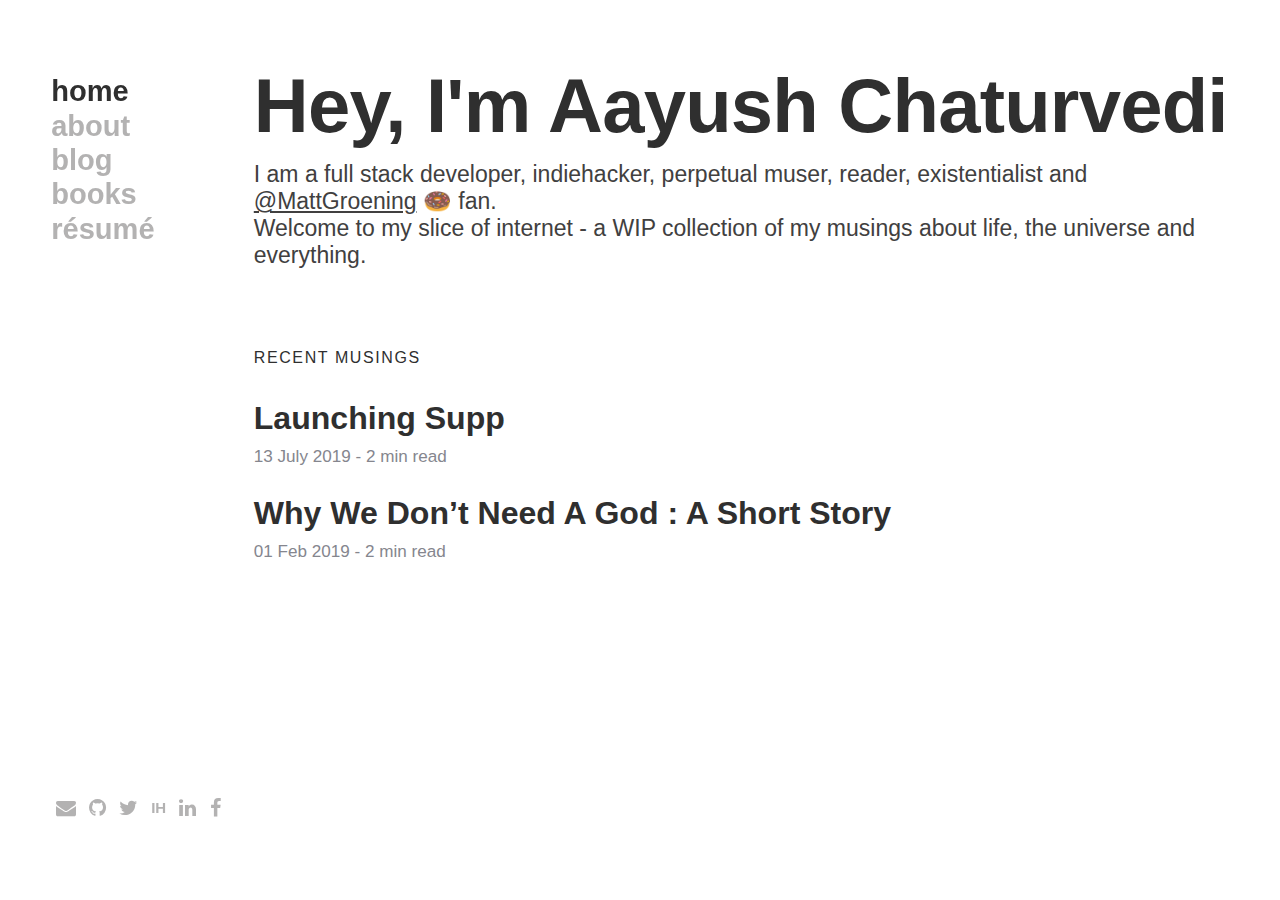
==== public/index.html @ 756746db "First deployment-add /public due to firebase fms" ====
<!DOCTYPE html>
<html lang="en">
   <head>
      <meta charset="utf-8">
      <meta http-equiv="X-UA-Compatible" content="IE=edge">
      <meta name="viewport" content="width=device-width, initial-scale=1">
      <title>👋aayush4vedi.home</title>
      <link rel="stylesheet" href="styles.css">
      <link rel="stylesheet" href="https://cdnjs.cloudflare.com/ajax/libs/font-awesome/4.7.0/css/font-awesome.min.css">
      <script src="https://ajax.googleapis.com/ajax/libs/jquery/2.1.3/jquery.min.js"></script>
      <script>
        //TOOD: insert google analytics funtion here
      </script>
   </head>
   <body>
      <div class="row">
         <div class="col-xs-2 col-md-2 no-margin">
            <header class="site-header" role="banner">
               <div class="wrapper fixed">
                  <div class="menu-icon hide-desktop">
                     <svg width="24" height="16" viewBox="0 0 24 16" xmlns="http://www.w3.org/2000/svg">
                        <path d="M0 0h24v2H0V0zm0 7h24v2H0V7zm0 7h24v2H0v-2z" fill="#2F2F2F" fill-rule="evenodd" />
                     </svg>
                  </div>
                  <nav id="nav" class="site-nav footer-icons">
                     <div id="menu" class="hide">
                        <div class="menu hide2">
                           <span class="close-icon hide-desktop">
                              <svg width="23" height="22" viewBox="0 0 23 22" xmlns="http://www.w3.org/2000/svg">
                                 <path d="M11.5 9.586L1.954.04.54 1.454 10.086 11 .54 20.546l1.414 1.414 9.546-9.546 9.546 9.546 1.414-1.414L12.914 11l9.546-9.546L21.046.04 11.5 9.586z" fill="#FFF" fill-rule="evenodd" />
                              </svg>
                           </span>
                           <div class="menu-list">
                              <a href="index.html" class='active'>Home</a>
                              <a href="about.html">About</a>
                              <a href="blog.html">Blog</a>
                              <a href="books.html">Books</a>
                              <a href="resume.html">Résumé</a>
                           </div>
                        </div>
                     </div>
                  </nav>
               </div>
            </header>
            <div class="footer-icons">
               <div id="msg" class="hidden">
                  <div class="curtain fullScreen">
                     <div class="table fullScreen">
                        <div class="msgContainer fullScreen">
                           <div id="msgContent"></div>
                        </div>
                     </div>
                  </div>
               </div>
               <div class="footer-icons">
                  <footer class="site-footer footer-social-icons">
                    <ul class="social-icons">
                      <li><a title="Mail Me" href="mailto:4vedi.aayush@gmail.com" class="social-icon"> <i class="fa fa-envelope fa-lg"></i></a></li>
                      <li><a title="Gitub" href="https://github.com/aayush4vedi" class="social-icon"> <i class="fa fa-github fa-lg"></i></a></li>
                      <li><a title="Twitter" href="https://twitter.com/aayush4vedi" class="social-icon"> <i class="fa fa-twitter fa-lg"></i></a></li>
                      <li><a title="IndieHackers" href="https://www.indiehackers.com/Parivraajak" class="social-icon"><strong>IH</strong></a></li>
                      <li><a title="Linkedin" href="https://www.linkedin.com/in/aayush-chaturvedi-bb7143116/" class="social-icon"> <i class="fa fa-linkedin fa-lg"></i></a></li>
                      <li><a title="Facebook" href="https://www.facebook.com/4vedi.aayush" class="social-icon"> <i class="fa fa-facebook fa-lg"></i></a></li>
                     </ul>
                  </footer>
               </div>
               <script type="text/javascript">
                  $('.menu-icon').on('click', function(){
                    $('#nav').removeClass();
                    $('#menu').removeClass().addClass('fadeIn animated');
                    $('.menu').removeClass('hide2');
                  });
                  $('.close-icon').on('click', function(){
                    $('#menu').removeClass().addClass('fadeOut animated').delay(300).queue(function(next){
                      $('.menu').addClass('hide2');
                      next();
                    });
                  });
               </script>
            </div>
         </div>
         <div class="col-xs-10 col-md-10 no-margin">
            <main class="page-content" aria-label="Content">
               <div class="wrapper">
                  <div class="home">
                    <section class="post-list">
                      <h1 class="post-title">Hey, I'm Aayush Chaturvedi</h1>
                      <p class="intro-text">I am a full stack developer, indiehacker, perpetual muser, reader, existentialist and <a href="https://twitter.com/mattgroening4?lang=en">@MattGroening</a> 🍩 fan. 
                        <br> Welcome to my slice of internet - a WIP collection of my musings about life, the universe and everything.
                      </p>
                   </section>
                    <section class="post-list">
                        <h1 class="section-title">Recent Musings</h1>
                        <h2><a href="blogs/launching-supp.html">Launching Supp</a></h2>
                        <p class="post-meta"><time class="archive_list_post_date" datetime="2019-02-01">13 July 2019</time> - 2 min read  </p>
                        <h2><a href="blogs/why-we-dont-need-god.html">Why We Don’t Need A God : A Short Story</a></h2>
                        <p class="post-meta"><time class="archive_list_post_date" datetime="2019-02-01">01 Feb 2019</time> - 2 min read </p>
                    </section>
                  </div>
               </div>
            </main>
         </div>
      </div>
   </body>
</html>
---- public/styles.css ----
html{
    box-sizing:border-box;
    font-size:16px;
    font-family: Helvetica,Arial,sans-serif;
    background:#fff;
    color:#2f2f2f;
    -ms-text-size-adjust:100%;
    -webkit-text-size-adjust:100%
}
@media screen and (min-width:37em){
    html{
        font-size:1.1875rem
    }
}
*{
    line-height:1.5625rem;
    margin:0 0 1.5625rem
}
@media screen and (min-width:37em){
    *{
        line-height:1.4210526316rem;
        margin-bottom:1.4210526316rem
    }
    * .no-margin{
        margin:0
    }
}
p,.image,h2,h3,h4,h5,h6,ul,ol{
    max-width:608px;
    max-width:64rem
}
*,*::before,*::after{
    box-sizing:inherit
}
body{
    margin:0;
    padding:0 2em;
    background:#fff;
    padding:4%
}
@media screen and (min-width:64em) and (min-height:heightBreakpoint){
    body{
        padding:7%
    }
}
.row,.col-xs{
    margin-bottom:0!important
}

.container-fluid{
    margin-right:auto;
    margin-left:auto;
    padding-right:2rem;
    padding-left:2rem
}
.row{
    box-sizing:border-box;
    display:-ms-flexbox;
    display:-webkit-box;
    display:flex;
    -ms-flex:0 1 auto;
    -webkit-box-flex:0;
    flex:0 1 auto;
    -ms-flex-direction:row;
    -webkit-box-orient:horizontal;
    -webkit-box-direction:normal;
    flex-direction:row;
    -ms-flex-wrap:wrap;
    flex-wrap:wrap;
    margin-right:-1rem;
    margin-left:-1rem
}
.col-xs,.col-xs-1,.col-xs-2,.col-xs-3,.col-xs-4,.col-xs-5,.col-xs-6,.col-xs-7,.col-xs-8,.col-xs-9,.col-xs-10,.col-xs-11,.col-xs-12{
    box-sizing:border-box;
    -ms-flex:0 0 auto;
    -webkit-box-flex:0;
    flex:0 0 auto;
    padding-right:1rem;
    padding-left:1rem
}
.col-xs{
    -webkit-flex-grow:1;
    -ms-flex-positive:1;
    -webkit-box-flex:1;
    flex-grow:1;
    -ms-flex-preferred-size:0;
    flex-basis:0;
    max-width:100%
}
.col-xs-1{
    -ms-flex-preferred-size:8.333%;
    flex-basis:8.333%;
    max-width:8.333%
}
.col-xs-2{
    -ms-flex-preferred-size:16.667%;
    flex-basis:16.667%;
    max-width:16.667%
}
.col-xs-3{
    -ms-flex-preferred-size:25%;
    flex-basis:25%;
    max-width:25%
}
.col-xs-4{
    -ms-flex-preferred-size:33.333%;
    flex-basis:33.333%;
    max-width:33.333%
}
.col-xs-5{
    -ms-flex-preferred-size:41.667%;
    flex-basis:41.667%;
    max-width:41.667%
}
.col-xs-6{
    -ms-flex-preferred-size:50%;
    flex-basis:50%;
    max-width:50%
}
.col-xs-7{
    -ms-flex-preferred-size:58.333%;
    flex-basis:58.333%;
    max-width:58.333%
}
.col-xs-8{
    -ms-flex-preferred-size:66.667%;
    flex-basis:66.667%;
    max-width:66.667%
}
.col-xs-9{
    -ms-flex-preferred-size:75%;
    flex-basis:75%;
    max-width:75%
}
.col-xs-10{
    -ms-flex-preferred-size:83.333%;
    flex-basis:83.333%;
    max-width:83.333%
}
.col-xs-11{
    -ms-flex-preferred-size:91.667%;
    flex-basis:91.667%;
    max-width:91.667%
}
.col-xs-12{
    -ms-flex-preferred-size:100%;
    flex-basis:100%;
    max-width:100%
}
.col-xs-offset-1{
    margin-left:8.333%
}
.col-xs-offset-2{
    margin-left:16.667%
}
.col-xs-offset-3{
    margin-left:25%
}
.col-xs-offset-4{
    margin-left:33.333%
}
.col-xs-offset-5{
    margin-left:41.667%
}
.col-xs-offset-6{
    margin-left:50%
}
.col-xs-offset-7{
    margin-left:58.333%
}
.col-xs-offset-8{
    margin-left:66.667%
}
.col-xs-offset-9{
    margin-left:75%
}
.col-xs-offset-10{
    margin-left:83.333%
}
.col-xs-offset-11{
    margin-left:91.667%
}
.start-xs{
    -ms-flex-pack:start;
    -webkit-box-pack:start;
    justify-content:flex-start;
    text-align:start
}
.center-xs{
    -ms-flex-pack:center;
    -webkit-box-pack:center;
    justify-content:center;
    text-align:center
}
.end-xs{
    -ms-flex-pack:end;
    -webkit-box-pack:end;
    justify-content:flex-end;
    text-align:end
}
.top-xs{
    -ms-flex-align:start;
    -webkit-box-align:start;
    align-items:flex-start
}
.middle-xs{
    -ms-flex-align:center;
    -webkit-box-align:center;
    align-items:center
}
.bottom-xs{
    -ms-flex-align:end;
    -webkit-box-align:end;
    align-items:flex-end
}
.around-xs{
    -ms-flex-pack:distribute;
    justify-content:space-around
}
.between-xs{
    -ms-flex-pack:justify;
    -webkit-box-pack:justify;
    justify-content:space-between
}
.first-xs{
    -ms-flex-order:-1;
    -webkit-box-ordinal-group:0;
    order:-1
}
.last-xs{
    -ms-flex-order:1;
    -webkit-box-ordinal-group:2;
    order:1
}
@media only screen and (min-width:48em){
    .container{
        width:46rem
    }
    .col-sm,.col-sm-1,.col-sm-2,.col-sm-3,.col-sm-4,.col-sm-5,.col-sm-6,.col-sm-7,.col-sm-8,.col-sm-9,.col-sm-10,.col-sm-11,.col-sm-12{
        box-sizing:border-box;
        -ms-flex:0 0 auto;
        -webkit-box-flex:0;
        flex:0 0 auto;
        padding-right:1rem;
        padding-left:1rem
    }
    .col-sm{
        -webkit-flex-grow:1;
        -ms-flex-positive:1;
        -webkit-box-flex:1;
        flex-grow:1;
        -ms-flex-preferred-size:0;
        flex-basis:0;
        max-width:100%
    }
    .col-sm-1{
        -ms-flex-preferred-size:8.333%;
        flex-basis:8.333%;
        max-width:8.333%
    }
    .col-sm-2{
        -ms-flex-preferred-size:16.667%;
        flex-basis:16.667%;
        max-width:16.667%
    }
    .col-sm-3{
        -ms-flex-preferred-size:25%;
        flex-basis:25%;
        max-width:25%
    }
    .col-sm-4{
        -ms-flex-preferred-size:33.333%;
        flex-basis:33.333%;
        max-width:33.333%
    }
    .col-sm-5{
        -ms-flex-preferred-size:41.667%;
        flex-basis:41.667%;
        max-width:41.667%
    }
    .col-sm-6{
        -ms-flex-preferred-size:50%;
        flex-basis:50%;
        max-width:50%
    }
    .col-sm-7{
        -ms-flex-preferred-size:58.333%;
        flex-basis:58.333%;
        max-width:58.333%
    }
    .col-sm-8{
        -ms-flex-preferred-size:66.667%;
        flex-basis:66.667%;
        max-width:66.667%
    }
    .col-sm-9{
        -ms-flex-preferred-size:75%;
        flex-basis:75%;
        max-width:75%
    }
    .col-sm-10{
        -ms-flex-preferred-size:83.333%;
        flex-basis:83.333%;
        max-width:83.333%
    }
    .col-sm-11{
        -ms-flex-preferred-size:91.667%;
        flex-basis:91.667%;
        max-width:91.667%
    }
    .col-sm-12{
        -ms-flex-preferred-size:100%;
        flex-basis:100%;
        max-width:100%
    }
    .col-sm-offset-1{
        margin-left:8.333%
    }
    .col-sm-offset-2{
        margin-left:16.667%
    }
    .col-sm-offset-3{
        margin-left:25%
    }
    .col-sm-offset-4{
        margin-left:33.333%
    }
    .col-sm-offset-5{
        margin-left:41.667%
    }
    .col-sm-offset-6{
        margin-left:50%
    }
    .col-sm-offset-7{
        margin-left:58.333%
    }
    .col-sm-offset-8{
        margin-left:66.667%
    }
    .col-sm-offset-9{
        margin-left:75%
    }
    .col-sm-offset-10{
        margin-left:83.333%
    }
    .col-sm-offset-11{
        margin-left:91.667%
    }
    .start-sm{
        -ms-flex-pack:start;
        -webkit-box-pack:start;
        justify-content:flex-start;
        text-align:start
    }
    .center-sm{
        -ms-flex-pack:center;
        -webkit-box-pack:center;
        justify-content:center;
        text-align:center
    }
    .end-sm{
        -ms-flex-pack:end;
        -webkit-box-pack:end;
        justify-content:flex-end;
        text-align:end
    }
    .top-sm{
        -ms-flex-align:start;
        -webkit-box-align:start;
        align-items:flex-start
    }
    .middle-sm{
        -ms-flex-align:center;
        -webkit-box-align:center;
        align-items:center
    }
    .bottom-sm{
        -ms-flex-align:end;
        -webkit-box-align:end;
        align-items:flex-end
    }
    .around-sm{
        -ms-flex-pack:distribute;
        justify-content:space-around
    }
    .between-sm{
        -ms-flex-pack:justify;
        -webkit-box-pack:justify;
        justify-content:space-between
    }
    .first-sm{
        -ms-flex-order:-1;
        -webkit-box-ordinal-group:0;
        order:-1
    }
    .last-sm{
        -ms-flex-order:1;
        -webkit-box-ordinal-group:2;
        order:1
    }
}
@media only screen and (min-width:62em){
    .container{
        width:61rem
    }
    .col-md,.col-md-1,.col-md-2,.col-md-3,.col-md-4,.col-md-5,.col-md-6,.col-md-7,.col-md-8,.col-md-9,.col-md-10,.col-md-11,.col-md-12{
        box-sizing:border-box;
        -ms-flex:0 0 auto;
        -webkit-box-flex:0;
        flex:0 0 auto;
        padding-right:1rem;
        padding-left:1rem
    }
    .col-md{
        -webkit-flex-grow:1;
        -ms-flex-positive:1;
        -webkit-box-flex:1;
        flex-grow:1;
        -ms-flex-preferred-size:0;
        flex-basis:0;
        max-width:100%
    }
    .col-md-1{
        -ms-flex-preferred-size:8.333%;
        flex-basis:8.333%;
        max-width:8.333%
    }
    .col-md-2{
        -ms-flex-preferred-size:16.667%;
        flex-basis:16.667%;
        max-width:16.667%
    }
    .col-md-3{
        -ms-flex-preferred-size:25%;
        flex-basis:25%;
        max-width:25%
    }
    .col-md-4{
        -ms-flex-preferred-size:33.333%;
        flex-basis:33.333%;
        max-width:33.333%
    }
    .col-md-5{
        -ms-flex-preferred-size:41.667%;
        flex-basis:41.667%;
        max-width:41.667%
    }
    .col-md-6{
        -ms-flex-preferred-size:50%;
        flex-basis:50%;
        max-width:50%
    }
    .col-md-7{
        -ms-flex-preferred-size:58.333%;
        flex-basis:58.333%;
        max-width:58.333%
    }
    .col-md-8{
        -ms-flex-preferred-size:66.667%;
        flex-basis:66.667%;
        max-width:66.667%
    }
    .col-md-9{
        -ms-flex-preferred-size:75%;
        flex-basis:75%;
        max-width:75%
    }
    .col-md-10{
        -ms-flex-preferred-size:83.333%;
        flex-basis:83.333%;
        max-width:83.333%
    }
    .col-md-11{
        -ms-flex-preferred-size:91.667%;
        flex-basis:91.667%;
        max-width:91.667%
    }
    .col-md-12{
        -ms-flex-preferred-size:100%;
        flex-basis:100%;
        max-width:100%
    }
    .col-md-offset-1{
        margin-left:8.333%
    }
    .col-md-offset-2{
        margin-left:16.667%
    }
    .col-md-offset-3{
        margin-left:25%
    }
    .col-md-offset-4{
        margin-left:33.333%
    }
    .col-md-offset-5{
        margin-left:41.667%
    }
    .col-md-offset-6{
        margin-left:50%
    }
    .col-md-offset-7{
        margin-left:58.333%
    }
    .col-md-offset-8{
        margin-left:66.667%
    }
    .col-md-offset-9{
        margin-left:75%
    }
    .col-md-offset-10{
        margin-left:83.333%
    }
    .col-md-offset-11{
        margin-left:91.667%
    }
    .start-md{
        -ms-flex-pack:start;
        -webkit-box-pack:start;
        justify-content:flex-start;
        text-align:start
    }
    .center-md{
        -ms-flex-pack:center;
        -webkit-box-pack:center;
        justify-content:center;
        text-align:center
    }
    .end-md{
        -ms-flex-pack:end;
        -webkit-box-pack:end;
        justify-content:flex-end;
        text-align:end
    }
    .top-md{
        -ms-flex-align:start;
        -webkit-box-align:start;
        align-items:flex-start
    }
    .middle-md{
        -ms-flex-align:center;
        -webkit-box-align:center;
        align-items:center
    }
    .bottom-md{
        -ms-flex-align:end;
        -webkit-box-align:end;
        align-items:flex-end
    }
    .around-md{
        -ms-flex-pack:distribute;
        justify-content:space-around
    }
    .between-md{
        -ms-flex-pack:justify;
        -webkit-box-pack:justify;
        justify-content:space-between
    }
    .first-md{
        -ms-flex-order:-1;
        -webkit-box-ordinal-group:0;
        order:-1
    }
    .last-md{
        -ms-flex-order:1;
        -webkit-box-ordinal-group:2;
        order:1
    }
}
@media only screen and (min-width:75em){
    .container{
        width:71rem
    }
    .col-lg,.col-lg-1,.col-lg-2,.col-lg-3,.col-lg-4,.col-lg-5,.col-lg-6,.col-lg-7,.col-lg-8,.col-lg-9,.col-lg-10,.col-lg-11,.col-lg-12{
        box-sizing:border-box;
        -ms-flex:0 0 auto;
        -webkit-box-flex:0;
        flex:0 0 auto;
        padding-right:1rem;
        padding-left:1rem
    }
    .col-lg{
        -webkit-flex-grow:1;
        -ms-flex-positive:1;
        -webkit-box-flex:1;
        flex-grow:1;
        -ms-flex-preferred-size:0;
        flex-basis:0;
        max-width:100%
    }
    .col-lg-1{
        -ms-flex-preferred-size:8.333%;
        flex-basis:8.333%;
        max-width:8.333%
    }
    .col-lg-2{
        -ms-flex-preferred-size:16.667%;
        flex-basis:16.667%;
        max-width:16.667%
    }
    .col-lg-3{
        -ms-flex-preferred-size:25%;
        flex-basis:25%;
        max-width:25%
    }
    .col-lg-4{
        -ms-flex-preferred-size:33.333%;
        flex-basis:33.333%;
        max-width:33.333%
    }
    .col-lg-5{
        -ms-flex-preferred-size:41.667%;
        flex-basis:41.667%;
        max-width:41.667%
    }
    .col-lg-6{
        -ms-flex-preferred-size:50%;
        flex-basis:50%;
        max-width:50%
    }
    .col-lg-7{
        -ms-flex-preferred-size:58.333%;
        flex-basis:58.333%;
        max-width:58.333%
    }
    .col-lg-8{
        -ms-flex-preferred-size:66.667%;
        flex-basis:66.667%;
        max-width:66.667%
    }
    .col-lg-9{
        -ms-flex-preferred-size:75%;
        flex-basis:75%;
        max-width:75%
    }
    .col-lg-10{
        -ms-flex-preferred-size:83.333%;
        flex-basis:83.333%;
        max-width:83.333%
    }
    .col-lg-11{
        -ms-flex-preferred-size:91.667%;
        flex-basis:91.667%;
        max-width:91.667%
    }
    .col-lg-12{
        -ms-flex-preferred-size:100%;
        flex-basis:100%;
        max-width:100%
    }
    .col-lg-offset-1{
        margin-left:8.333%
    }
    .col-lg-offset-2{
        margin-left:16.667%
    }
    .col-lg-offset-3{
        margin-left:25%
    }
    .col-lg-offset-4{
        margin-left:33.333%
    }
    .col-lg-offset-5{
        margin-left:41.667%
    }
    .col-lg-offset-6{
        margin-left:50%
    }
    .col-lg-offset-7{
        margin-left:58.333%
    }
    .col-lg-offset-8{
        margin-left:66.667%
    }
    .col-lg-offset-9{
        margin-left:75%
    }
    .col-lg-offset-10{
        margin-left:83.333%
    }
    .col-lg-offset-11{
        margin-left:91.667%
    }
    .start-lg{
        -ms-flex-pack:start;
        -webkit-box-pack:start;
        justify-content:flex-start;
        text-align:start
    }
    .center-lg{
        -ms-flex-pack:center;
        -webkit-box-pack:center;
        justify-content:center;
        text-align:center
    }
    .end-lg{
        -ms-flex-pack:end;
        -webkit-box-pack:end;
        justify-content:flex-end;
        text-align:end
    }
    .top-lg{
        -ms-flex-align:start;
        -webkit-box-align:start;
        align-items:flex-start
    }
    .middle-lg{
        -ms-flex-align:center;
        -webkit-box-align:center;
        align-items:center
    }
    .bottom-lg{
        -ms-flex-align:end;
        -webkit-box-align:end;
        align-items:flex-end
    }
    .around-lg{
        -ms-flex-pack:distribute;
        justify-content:space-around
    }
    .between-lg{
        -ms-flex-pack:justify;
        -webkit-box-pack:justify;
        justify-content:space-between
    }
    .first-lg{
        -ms-flex-order:-1;
        -webkit-box-ordinal-group:0;
        order:-1
    }
    .last-lg{
        -ms-flex-order:1;
        -webkit-box-ordinal-group:2;
        order:1
    }
}
.no-margin{
    margin:0
}
@media screen and (min-width:37em){
    .floatLeft{
        float:left
    }
}
@media screen and (min-width:37em){
    .floatCenter{
        margin-left:auto;
        margin-right:auto
    }
}
@media screen and (min-width:64em){
    .floatRight{
        float:right
    }
}
.float-left{
    float:left;
    margin:0 1.5625rem 3.125rem 0
}
.grid,.grid-double{
    background-image:linear-gradient(to bottom,rgba(0,170,255,0.3) 1px,transparent 1px);
    background-position:left top;
    background-repeat:repeat;
    background-size:100% 4pxpx;
    background-size:100% 1.5625rem
}
@media screen and (min-width:37em){
    .grid,.grid-double{
        background-size:100% 27px;
        background-size:100% 1.4210526316rem
    }
}
.grid-double{
    background-image:linear-gradient(to bottom,rgba(0,170,255,0.3) 1px,transparent 1px,transparent 2pxpx,rgba(0,170,255,0.2) 2pxpx,transparent 3pxpx,transparent 4pxpx)
}
@media screen and (min-width:37em){
    .grid-double{
        background-image:linear-gradient(to bottom,rgba(0,170,255,0.3) 1px,transparent 1px,transparent 13.5px,rgba(0,170,255,0.2) 13.5px,transparent 14.5px,transparent 27px)
    }
}
.toggleWrapper{
    display:block;
    position:fixed;
    top:4pxpx;
    right:4pxpx;
    background-color:#231f20;
    border-radius:25px;
    padding:0 10px 0 20px;
    height:32px
}
@media screen and (min-width:37em){
    .toggleWrapper{
        right:27px;
        top:27px
    }
}
.btnToggleGrid:hover{
    color:#fff
}
.btnToggleGrid:active{
    color:red
}
.double-grid{
    background-position-y:-32px
}
.grid-off{
    background-position-y:-64px
}
aside.note{
    display:none
}
aside.note p{
    font-size:.8rem;
    line-height:19px;
    float:left;
    max-width:220px;
    font-family:canada-type-gibson,Helvetica,Arial,sans-serif;
    font-weight:600
}
@media screen and (min-width:1390px){
    aside.note{
        display:block;
        float:right
    }
}
@media screen and (min-width:37em){
    body,html{
        margin:0;
        width:100%;
        max-width:none
    }
}

.menu-icon{
    position:fixed;
    top:2rem;
    right:2rem;
    margin-bottom:0;
    padding-top:5px
}
.close-icon{
    position:fixed;
    top:2rem;
    right:2rem;
    margin-bottom:0
}
.menu{
    background:rgba(0,0,0,.95);
    position:fixed;
    top:0;
    bottom:0;
    left:0;
    right:0;
    margin:0;
    width:100%;
    text-transform:lowercase
}
.menu a{
    color:#fff;
    text-decoration:none;
    display:block;
    width:100%;
    padding:1rem 2rem;
    margin-bottom:.390625rem;
    font-size:2.5rem;
    font-weight:600;
    text-align:right
}
/* .menu a:visited,.menu a:hover,.menu a:active{
    color:#fff
} */
.menu-list{
    margin-top:0;
    position: fixed;
    margin: 0 auto;
}
@media screen and (min-height:heightBreakpoint){
    .menu-list{
        margin-top:1.5625rem;
    }
}

.nav-controls {
    float: right;
}

.hide{
    opacity:0
}
.hide2{
    display:none
}
.animated{
    -webkit-animation-duration:.3s;
    animation-duration:.3s;
    -webkit-animation-fill-mode:both;
    animation-fill-mode:both
}
@-webkit-keyframes fadeIn{
    from{
        opacity:0
    }
    to{
        opacity:1
    }
}
@keyframes fadeIn{
    from{
        opacity:0
    }
    to{
        opacity:1
    }
}
.fadeIn{
    -webkit-animation-name:fadeIn;
    animation-name:fadeIn
}
@-webkit-keyframes fadeOut{
    from{
        opacity:1
    }
    to{
        opacity:0
    }
}
@keyframes fadeOut{
    from{
        opacity:1
    }
    to{
        opacity:0
    }
}
.fadeOut{
    -webkit-animation-name:fadeOut;
    animation-name:fadeOut
}
.footer-icons{
    display:none
}
@media screen and (min-width:64em){
    .hide-desktop{
        display:none
    }
    .footer-icons{
        display:block
    }
    .hide{
        opacity:1
    }
    .hide2{
        display:block
    }
    .hide2 input{
        display:none
    }
    .menu-list a.active{
        color:#2f2f2f;
        /* text-decoration:line-through */
    }
    .menu{
        background:0 0;
        position:relative
    }
    .menu a{
        color:#8f8e8ead;
        text-align:left;
        font-size:1.53rem;
        display:block;
        padding:0;
        width:auto
    }
    .menu a:hover,.menu a:active{
        color:#2f2f2f;
    }
    /* .menu a:visited,.menu a:hover,.menu a:active{
        color:#0a0ef3
    } */
    .fixed{
        position:fixed
    }
}
@media screen and (min-width:64em) and (min-height:heightBreakpoint){
    .menu-list{
        margin-top:3.125rem
    }
}
.post-content{
    max-width:920px
}
.hidden{
    display:none
}
.post-list img{
    margin-right:20px
}
.post-list:after,.cf:after{
    content:"";
    display:table;
    clear:both
}
footer{
    font-size:15px;
    display:block
}
body>footer{
    margin:0 auto;
    width:80%
}
.footer-icons footer{
    position:fixed;
    bottom:30px
}
header{
    display:block
}
main{
    display:block
}
section{
    display:block
}
.related-posts a{
    color:#254c79
}
.related-posts a:visited{
    color:#193352
}
.related-posts a:hover{
    color:#254c79
}
.related-posts a:active{
    color:#193352
}
article a{
    background:0 0;
    color:#254c79;
    transition:all .2s;
    text-decoration:underline
}
article a:active,article a:hover{
    outline:0
}
article a:hover{
    color:#254c79
}
article a:visited{
    color:#193352
}
article a:hover{
    color:#254c79
}
article a:active{
    color:#193352
}
.post-meta a,figcaption a{
    color:#85868e;
    text-decoration:underline!important;
    border-bottom:none
}
.post-meta a:active,.post-meta a:hover,.post-meta a:visited,figcaption a:active,figcaption a:hover,figcaption a:visited{
    color:#85868e;
    border-bottom:none
}
/* footer a{
    color:#2f2f2f
}
footer a:active,footer a:hover,footer a:visited{
    color:#2f2f2f
} */
.post-list a{
    text-decoration:none
}
.reversefootnote{
    font-family:sans-serif;
    color:#85868e;
    text-decoration:underline!important;
    border-bottom:none
}
.reversefootnote:hover{
    border-bottom:none
}
.reversefootnote:active,.reversefootnote:visited{
    color:#85868e
}
.menu-list a{
    border-bottom:none
}
@media screen and (min-width:64em){
    .menu-list a:hover{
        color:#2f2f2f;
        border-bottom:none
    }
}
h2 a{
    color:#2f2f2f;
    border-bottom:none
}
h2 a:hover{
    text-decoration:underline;
    color:#2f2f2f;
    border-bottom:none
}
h2 a:visited{
    color:#2f2f2f
}
h2 a:visited:hover{
    color:#2f2f2f;
    border-bottom:none
}
article{
    display:block;
    margin:0 auto
}
@media screen and (min-width:37em){
    article{
        max-width:912px;
        max-width:60rem;
        margin:0
    }
}
code,kbd,pre,samp{
    font-family:monospace,monospace
}
code{
    background:#f9f9f9;
    color:#4d5d7c;
    font-family:monaco,consolas,monospace;
    padding:1px 3px;
    margin-bottom:0;
    font-size:.9rem
}
@media screen and (min-width:37em){
    code{
        padding:1px 3px
    }
}
pre{
    display:block;
    width:100%
}
.highlight code{
    padding:2rem;
    background:#f9f9f9;
    display:block;
    width:100%
}
details{
    display:block
}
summary{
    display:block
}
figcaption{
    line-height:1.5625rem;
    color:#85868e;
    display:block;
    font-size:.8125rem;
    font-style:italic;
    margin-bottom:0
}
@media screen and (min-width:37em){
    figcaption{
        line-height:1.4210526316rem;
        margin-bottom:0
    }
}
figure{
    display:block
}
figure>img{
    margin-bottom:.78125rem
}
@media screen and (min-width:64em){
    figure.floatLeft,figure.floatRight{
        max-width:20rem;
        margin-bottom:0;
        padding:1.4210526316rem;
        margin-bottom:0
    }
    figure.floatLeft .no-margin,figure.floatRight .no-margin{
        margin:0
    }
}
@media screen and (min-width:64em){
    figure.floatLeft blockquote,figure.floatRight blockquote{
        padding:0;
        text-align:left;
        margin-top:1.4210526316rem
    }
    figure.floatLeft blockquote .no-margin,figure.floatRight blockquote .no-margin{
        margin:0
    }
}
@media screen and (min-width:37em){
    figure.floatLeft blockquote p,figure.floatRight blockquote p{
        font-size:1.2rem;
        line-height:1.4210526316rem
    }
}
.highlight{
    margin-left:-2em;
    margin-right:-2em
}
@media screen and (min-width:64em){
    .highlight{
        margin-left:0;
        margin-right:-11%
    }
}
.emoji{
    display:inline!important;
    margin-bottom:0
}
.full-bleed-image{
    margin-left:-2em;
    margin-right:-2em
}
@media screen and (min-width:64em){
    .full-bleed-image{
        margin-left:0;
        margin-right:-11%
    }
    .full-bleed-image img{
        width:100%
    }
}
.full-bleed-image figcaption{
    margin:0 2rem
}
@media screen and (min-width:64em){
    .full-bleed-image figcaption{
        margin:0
    }
}
.field-group{
    margin-bottom:0
}
@media screen and (min-width:1280px){
    .field-group{
        max-width:90%
    }
}
@media screen and (min-width:1467px){
    .field-group{
        max-width:80%
    }
}
.field{
    margin:0
}
@media screen and (min-width:64em){
    .field{
        width:32%;
        display:inline-block
    }
}
.table{
    display:table
}
.fullScreen{
    height:100%;
    width:100%
}
h1{
    font-size:2.5rem;
    line-height:2.34375rem;
    margin-top:6.25rem;
    margin-bottom:1.5625rem;
    font-weight:600
}
h2{
    font-size:1.6875rem;
    line-height:1.953125rem;
    margin-top:2.34375rem;
    margin-bottom:.78125rem;
    font-weight:600
}
h3{
    font-size:1.375rem;
    line-height:1.5625rem;
    margin-top:4.6875rem;
    margin-bottom:.78125rem;
    font-weight:600
}
h4{
    font-size:1.2rem;
    line-height:1.5625rem;
    margin-top:2.34375rem;
    margin-bottom:.78125rem;
    font-weight:600
}
h5{
    font-size:1rem;
    line-height:1.5625rem;
    margin-top:3.90625rem;
    margin-bottom:.78125rem;
    font-weight:600
}
h6{
    font-size:1rem;
    line-height:1.5625rem;
    margin-top:3.90625rem;
    margin-bottom:.78125rem;
    font-weight:600
}
@media screen and (min-width:64em){
    article.post h2{
        margin-top:3.125rem
    }
    .no-margin{
        margin:0
    }
    h1{
        font-size:4rem;
        line-height:3.4rem;
        margin-top:1.2rem;
        margin-bottom:1.2rem
    }
    h2{
        font-size:1.6875rem;
        line-height:1.7763157895rem;
        margin-top:0;
        margin-bottom:.7105263158rem
    }
    h3{
        font-size:1.375rem;
        line-height:1.4210526316rem;
        margin-top:2.1315789474rem;
        margin-bottom:.7105263158rem
    }
    h4{
        font-size:1.2rem;
        line-height:1.4210526316rem;
        margin-top:2.1315789474rem;
        margin-bottom:.7105263158rem
    }
    h5{
        font-size:1rem;
        line-height:1.4210526316rem;
        margin-top:3.5526315789rem;
        margin-bottom:.7105263158rem
    }
    h6{
        font-size:1rem;
        line-height:1.4210526316rem;
        margin-top:3.5526315789rem;
        margin-bottom:.7105263158rem
    }
}
h1+h2{
    margin-top:1.5625rem
}
@media screen and (min-width:64em){
    h1+h2{
        margin-top:1.4210526316rem
    }
    h1+h2 .no-margin{
        margin:0
    }
}
h2+h3,h3+h4,h4+h5{
    margin-top:.78125rem
}
@media screen and (min-width:64em){
    h2+h3,h3+h4,h4+h5{
        margin-top:.7105263158rem
    }
    h2+h3 .no-margin,h3+h4 .no-margin,h4+h5 .no-margin{
        margin:0
    }
}
h5+h6{
    margin-top:-.78125rem
}
@media screen and (min-width:64em){
    h5+h6{
        margin-top:-.7105263158rem
    }
    h5+h6 .no-margin{
        margin:0
    }
}
h6{
    font-style:italic;
    font-weight:400
}
h1{
    letter-spacing:-.01em
}
hgroup{
    display:block
}
.section-title{
    font-size:1rem;
    line-height:1.5rem;
    margin-top:2.5rem;
    text-transform:uppercase;
    letter-spacing:.1em;
    font-weight:400
}
@media screen and (min-width:64em){
    .section-title{
        font-size:16px;
        margin-bottom:1.5625rem
    }
}
a.site-title{
    color:#2f2f2f;
    font-size:1.5rem;
    text-decoration:none;
    font-weight:600
}
a.site-title:hover{
    color:#2f2f2f
}
a.site-title:active{
    color:#2f2f2f
}
a.site-title:visited{
    color:#2f2f2f
}
@media screen and (min-width:64em){
    a.site-title{
        font-size:36px
    }
}
.post-list h2{
    margin-bottom:.390625rem
}
@media screen and (min-width:64em){
    .post-list h2{
        margin-bottom:.390625rem
    }
}
@media screen and (min-width:64em){
    .post h1.post-title{
        margin-bottom:1.5625rem
    }
}
.post h3{
    font-weight:400
}
hr{
    margin-top:3.125rem;
    margin-bottom:0;
    box-sizing:content-box;
    border:0;
    color:#2f2f2f;
    display:block;
    height:1.5625rem;
    background-size:100% 1.5625rem;
    background-image:linear-gradient(to bottom,transparent 1px,transparent 1px,#2f2f2f 1px,#2f2f2f 3px,transparent 3px,transparent 4px);
    width:80px
}
@media screen and (min-width:37em){
    hr{
        margin-top:2.8421052632rem;
        margin-bottom:0;
        height:1.4210526316rem
    }
    hr .no-margin{
        margin:0
    }
}
@media screen and (min-width:37em){
    hr{
        background-size:100% 1.4210526316rem;
        background-image:linear-gradient(to bottom,transparent 1px,transparent 12.5,#2f2f2f 12.5,#2f2f2f 14.5,transparent 14.5,transparent 27)
    }
}
img{
    border:0;
    max-width:100%;
    display:block;
    margin:inherit auto
}
svg:not(:root){
    overflow:hidden
}
.featured{
    max-width:100%
}
@media screen and (min-width:64em){
    .featured{
        max-width:898px
    }
}
.author{
    margin-right:0;
    max-width:67px
}
@media screen and (min-width:64em){
    .author{
        max-width:90px
    }
}
.floatRight img{
    max-width:150px
}
.img-border img{
    border:1px solid #ccc
}
ul,ol{
    padding:0
}
ul li,ol li{
    margin-bottom:0
}
.footnotes p{
    margin:0
}
article.post ul,article.post ol{
    font-family:alda,Georgia,serif
}
nav{
    display:block
}
progress{
    display:inline-block;
    vertical-align:baseline
}
blockquote{
    padding-left:1rem;
    padding:0 0 0 1.5625rem
}
blockquote p{
    max-width:31rem;
    font-size:90%
}
cite{
    display:block;
    font-style:normal;
    font-weight:400
}
figure blockquote{
    padding:1.5625rem 0;
    font-size:1.25rem;
    line-height:1.5625rem
}
@media screen and (min-width:37em){
    figure blockquote{
        padding:2.8421052632rem 0 1.4210526316rem 1.4210526316rem
    }
}
figure blockquote p{
    margin-bottom:.78125rem;
    font-family:canada-type-gibson,Helvetica,Arial,sans-serif;
    font-weight:600;
    font-style:normal!important;
    max-width:32em
}
@media screen and (min-width:37em){
    figure blockquote p{
        font-size:1.8rem;
        line-height:2.1315789474rem;
        margin-bottom:.78125rem
    }
}
figure blockquote cite{
    margin-bottom:0
}
table{
    border-collapse:collapse;
    border-spacing:0
}
td,th{
    padding:0
}
[hidden],template{
    display:none
}
article p, .book_title{
    font-family: Georgia,serif;
    font-weight:400;
    font-style:normal;
    -webkit-hyphens:auto;
    -moz-hyphens:auto;
    -ms-hyphens:auto;
    hyphens:auto
}
.f-f-gibson{
    font-family:canada-type-gibson,Helvetica,Arial,sans-serif
}
article .post-meta{
    font-family:canada-type-gibson,Helvetica,Arial,sans-serif;
    hyphens:none
}
br{
    margin-bottom:0
}
abbr{
    letter-spacing:.1em
}
abbr[title]{
    border-bottom:1px dotted
}
b,strong{
    font-weight:700
}
dfn{
    font-style:italic
}
em,i{
    line-height:0;
    position:relative;
    vertical-align:baseline
}
mark{
    background:#ff0;
    color:#000
}
small{
    line-height:.78125rem;
    font-size:70%
}
@media screen and (min-width:64em){
    small{
        line-height:.7105263158rem
    }
}
sub,sup{
    font-size:75%;
    line-height:0;
    position:relative;
    vertical-align:baseline
}
sup{
    top:-.5em;
    padding-left:2px
}
sup a{
    text-decoration:none;
    font-style:normal;
    font-weight:600;
    font-family:canada-type-gibson,Helvetica,Arial,sans-serif;
    color:#2f2f2f!important
}
sub{
    bottom:-.25em
}
article p+p{
    margin-top:-1.5625rem;
    text-indent:4px;
    text-indent:1.5625rem
}
p.new-line{
    margin-top:0;
    text-indent:0
}
@media screen and (min-width:64em){
    article p+p{
        margin-top:-1.4210526316rem
    }
    p.new-line{
        margin-top:0
    }
}
article p+p.indent{
    text-indent:1.0210526316rem
}
article p.attention-grabber+p.indent{
    text-indent:-.4em
}
.attention-grabber+p{
    margin-top:0;
    text-indent:0
}
.attention-grabber{
    font-size:1.2rem
}
@media screen and (min-width:64em){
    .attention-grabber{
        font-size:23px
    }
}
.alignLeft{
    text-align:left
}
.alignCenter{
    text-align:center
}
.alignRight{
    text-align:right
}
.uppercase{
    letter-spacing:.1em;
    text-transform:uppercase
}
.lowercase{
    text-transform:lowercase
}
.post-meta{
    color:#85868e;
    font-size:.9rem
}
.light-font{
    color:#85868e
}
.smaller-text{
    font-size:.9rem
}
.about-paragraph{
    max-width:225px;
    line-height:1.1368421053rem;
    margin-top:.3552631579rem
}
strong,b{
    font-weight:600
}
p.indent{
    text-indent:-.4em
}
@media screen and (min-width:64em){
    p.force-indent{
        text-indent:27;
        text-indent:1.4210526316rem;
        margin-top:-1.4210526316rem
    }
}
video{
    display:inline-block;
    vertical-align:baseline
}

.intro-text+p{
    margin-top:0;
    text-indent:0
}

.intro-text{
    font-size:1.2rem
}
@media screen and (min-width:64em){
    .intro-text{
        font-size:23px
    }
}

.intro-text{
    color: rgb(65, 64, 64);
}

.intro-text a{
    text-decoration: underline;
    color: rgb(65, 64, 64);
}

.social-icons li {
    vertical-align: top;
    display: inline;
    padding: 0.3em;
}

.social-icons a {
    color: #8f8e8ead;
    text-decoration: none;
}

.social-icons a:hover {
    color: #2f2f2f;
    text-decoration: none;
}

.footer-social-icons {
    width: 350px;
    display:block;
    margin: 0 auto;
}

.books ul{
    list-style-type: circle;
    padding-left: 2em;
}

.book_title a {
    text-decoration: none;
    color: rgb(45,45,45);
}

.book_author {
    font-style: oblique;
}

.book_comment {
    font-style: italic; 
    font-size: small; 
    color: rgb(109, 108, 108);
}
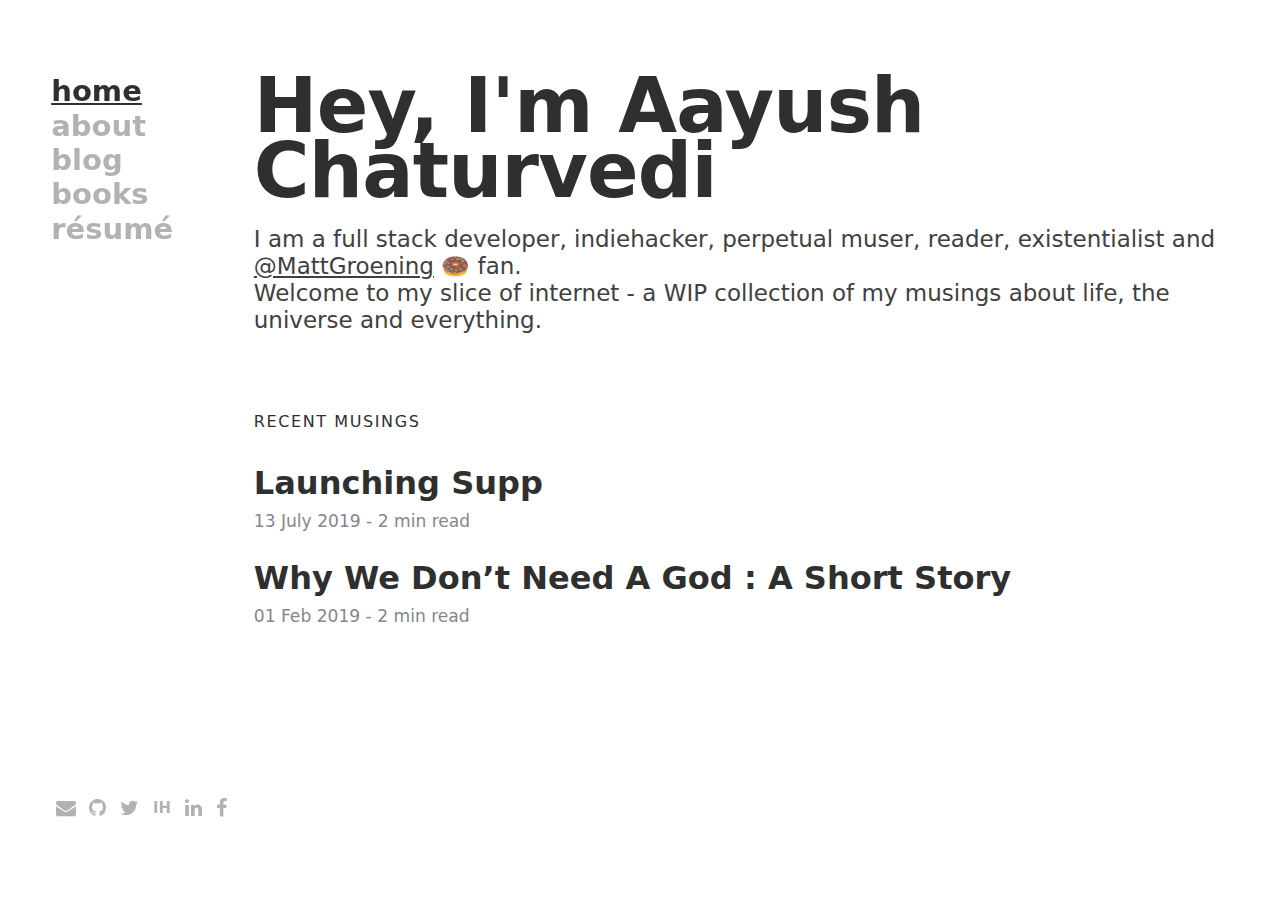
==== commit ac5af000: "Fixing mail-me button" ====
--- a/public/index.html
+++ b/public/index.html
@@ -8,8 +8,14 @@
       <link rel="stylesheet" href="styles.css">
       <link rel="stylesheet" href="https://cdnjs.cloudflare.com/ajax/libs/font-awesome/4.7.0/css/font-awesome.min.css">
       <script src="https://ajax.googleapis.com/ajax/libs/jquery/2.1.3/jquery.min.js"></script>
+      <!-- Global site tag (gtag.js) - Google Analytics -->
+      <script async src="https://www.googletagmanager.com/gtag/js?id=G-RZ0WSJCWXW"></script>
       <script>
-        //TOOD: insert google analytics funtion here
+      window.dataLayer = window.dataLayer || [];
+      function gtag(){dataLayer.push(arguments);}
+      gtag('js', new Date());
+
+      gtag('config', 'G-RZ0WSJCWXW');
       </script>
    </head>
    <body>
@@ -55,7 +61,7 @@
                <div class="footer-icons">
                   <footer class="site-footer footer-social-icons">
                     <ul class="social-icons">
-                      <li><a title="Mail Me" href="mailto:4vedi.aayush@gmail.com" class="social-icon"> <i class="fa fa-envelope fa-lg"></i></a></li>
+                      <li><a title="Mail Me" href="https://mail.google.com/mail/?view=cm&fs=1&tf=1&to=4vedi.aayush@gmail.com" target="_blank" class="social-icon"> <i class="fa fa-envelope fa-lg"></i></a></li>
                       <li><a title="Gitub" href="https://github.com/aayush4vedi" class="social-icon"> <i class="fa fa-github fa-lg"></i></a></li>
                       <li><a title="Twitter" href="https://twitter.com/aayush4vedi" class="social-icon"> <i class="fa fa-twitter fa-lg"></i></a></li>
                       <li><a title="IndieHackers" href="https://www.indiehackers.com/Parivraajak" class="social-icon"><strong>IH</strong></a></li>
--- a/public/styles.css
+++ b/public/styles.css
@@ -1,7 +1,7 @@
 html{
     box-sizing:border-box;
     font-size:16px;
-    font-family: Helvetica,Arial,sans-serif;
+    font-family: Inter, -apple-system, system-ui,"Segoe UI",Helvetica,Arial,sans-serif;
     background:#fff;
     color:#2f2f2f;
     -ms-text-size-adjust:100%;
@@ -956,7 +956,7 @@
     }
     .menu-list a.active{
         color:#2f2f2f;
-        /* text-decoration:line-through */
+        text-decoration:underline;
     }
     .menu{
         background:0 0;
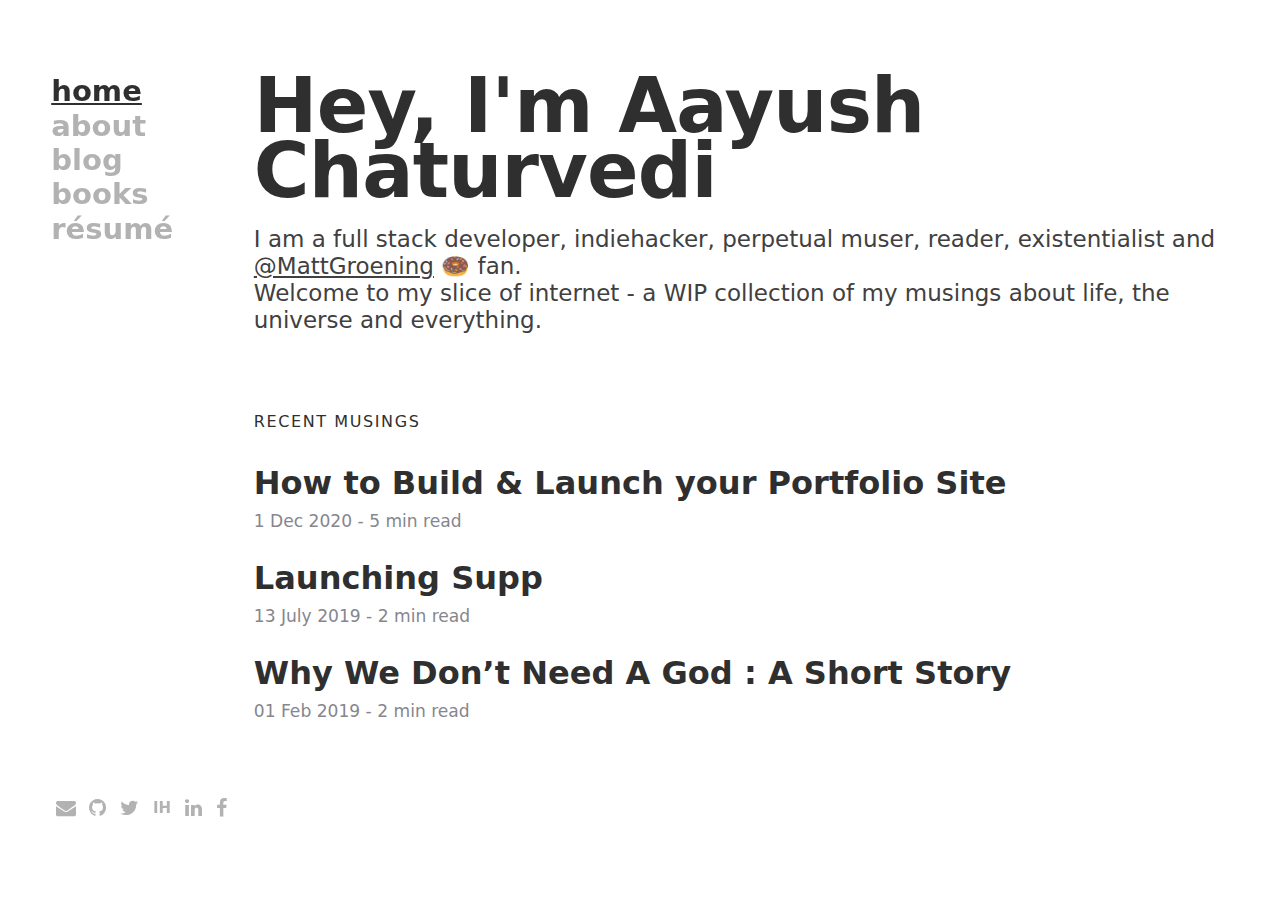
==== commit 7df4f501: "Written first proper article-How to Build & Launch your Portfolio Site" ====
--- a/public/index.html
+++ b/public/index.html
@@ -97,6 +97,8 @@
                    </section>
                     <section class="post-list">
                         <h1 class="section-title">Recent Musings</h1>
+                        <h2><a href="blogs/how-to-build-n-launch-your-portfolio-site.html">How to Build & Launch your Portfolio Site</a></h2>
+                        <p class="post-meta"><time class="archive_list_post_date" datetime="2019-02-01">1 Dec 2020</time> - 5 min read  </p>
                         <h2><a href="blogs/launching-supp.html">Launching Supp</a></h2>
                         <p class="post-meta"><time class="archive_list_post_date" datetime="2019-02-01">13 July 2019</time> - 2 min read  </p>
                         <h2><a href="blogs/why-we-dont-need-god.html">Why We Don’t Need A God : A Short Story</a></h2>
--- a/public/styles.css
+++ b/public/styles.css
@@ -1511,7 +1511,7 @@
     margin:0
 }
 article.post ul,article.post ol{
-    font-family:alda,Georgia,serif
+    /* font-family:alda,Georgia,serif */
 }
 nav{
     display:block
@@ -1525,7 +1525,7 @@
     padding:0 0 0 1.5625rem
 }
 blockquote p{
-    max-width:31rem;
+    max-width:90%;
     font-size:90%
 }
 cite{
@@ -1571,7 +1571,7 @@
     display:none
 }
 article p, .book_title{
-    font-family: Georgia,serif;
+    /* font-family: Georgia,serif; */
     font-weight:400;
     font-style:normal;
     -webkit-hyphens:auto;
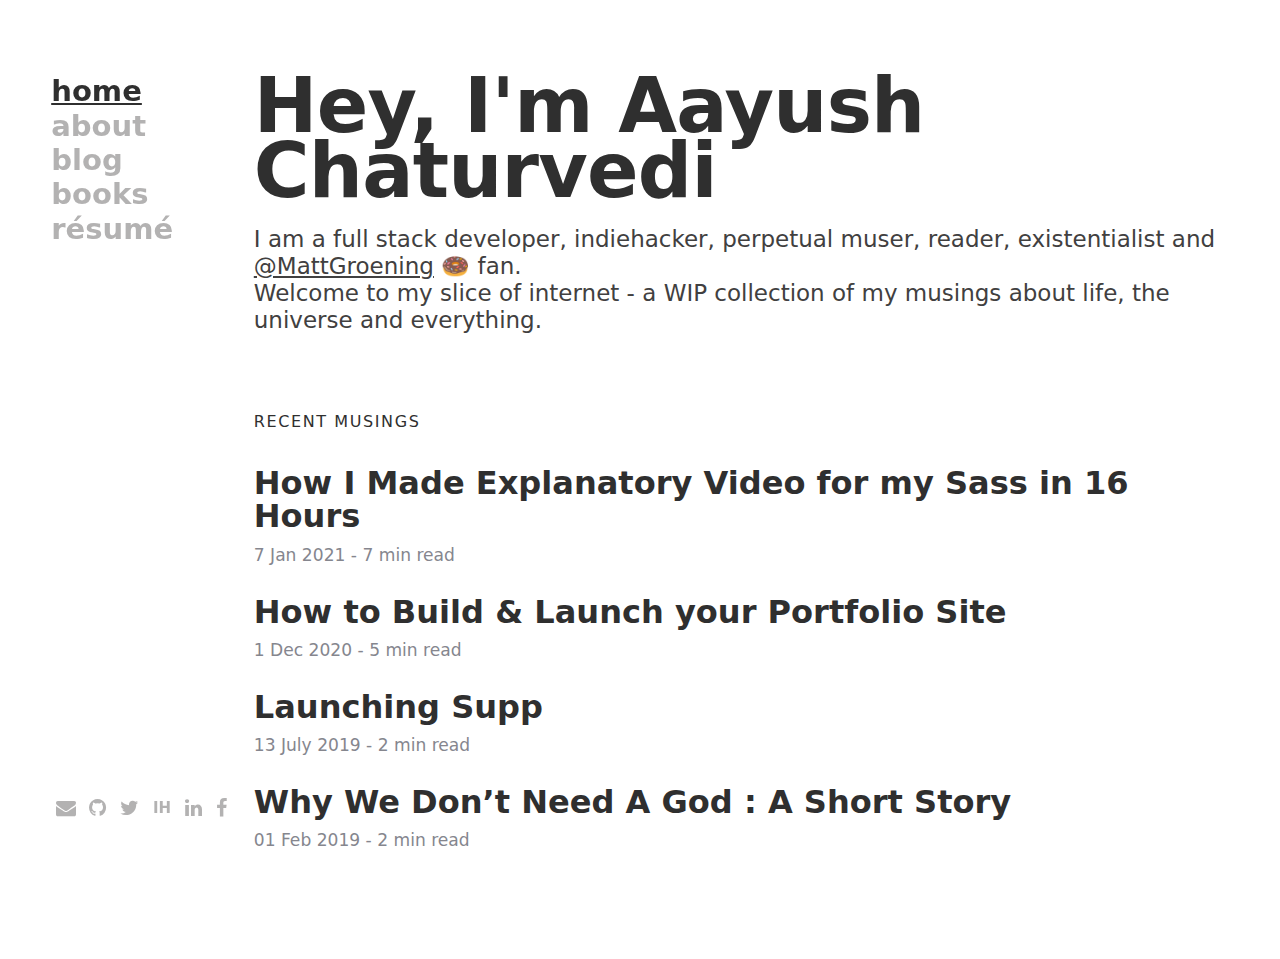
==== commit 5ca9d5ee: "Blog: How I Made Explanatory Video for My Sass" ====
--- a/public/index.html
+++ b/public/index.html
@@ -4,7 +4,7 @@
       <meta charset="utf-8">
       <meta http-equiv="X-UA-Compatible" content="IE=edge">
       <meta name="viewport" content="width=device-width, initial-scale=1">
-      <title>👋aayush4vedi.home</title>
+      <title>Aayush Chaturvedi</title>
       <link rel="stylesheet" href="styles.css">
       <link rel="stylesheet" href="https://cdnjs.cloudflare.com/ajax/libs/font-awesome/4.7.0/css/font-awesome.min.css">
       <script src="https://ajax.googleapis.com/ajax/libs/jquery/2.1.3/jquery.min.js"></script>
@@ -97,6 +97,8 @@
                    </section>
                     <section class="post-list">
                         <h1 class="section-title">Recent Musings</h1>
+                        <h2><a href="blogs/how-i-made-explanatory-video-for-my-sass.html">How I Made Explanatory Video for my Sass in 16 Hours</a></h2>
+                        <p class="post-meta"><time class="archive_list_post_date" datetime="2019-02-01">7 Jan 2021</time> - 7 min read  </p>
                         <h2><a href="blogs/how-to-build-n-launch-your-portfolio-site.html">How to Build & Launch your Portfolio Site</a></h2>
                         <p class="post-meta"><time class="archive_list_post_date" datetime="2019-02-01">1 Dec 2020</time> - 5 min read  </p>
                         <h2><a href="blogs/launching-supp.html">Launching Supp</a></h2>
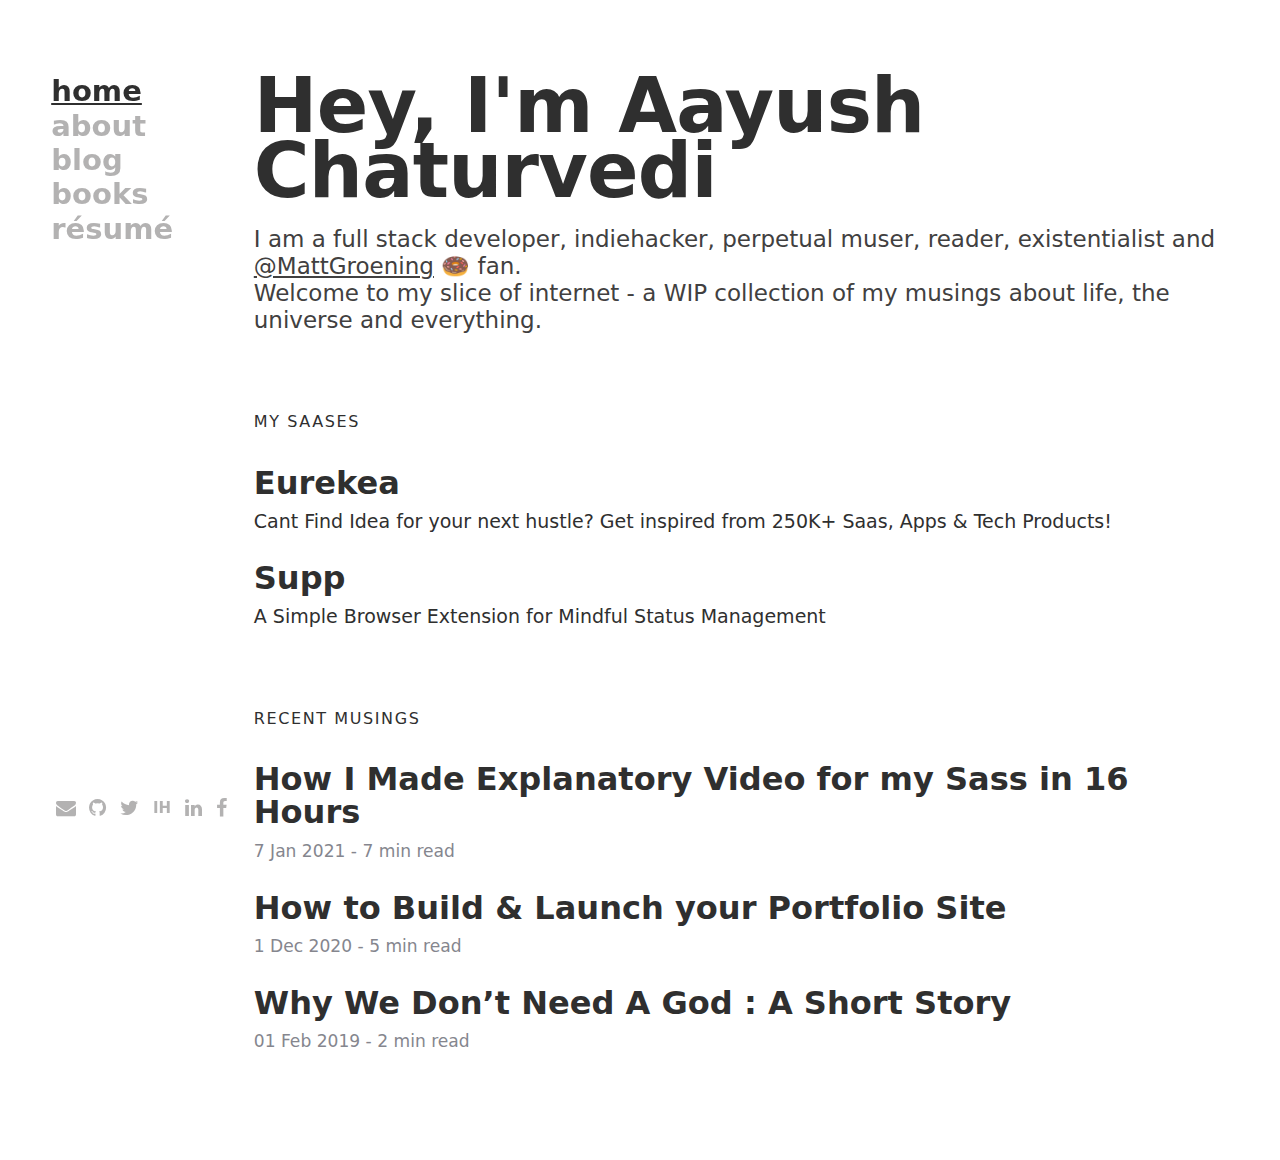
==== commit f34f0f38: "Updated email, books & saas" ====
--- a/public/index.html
+++ b/public/index.html
@@ -61,7 +61,7 @@
                <div class="footer-icons">
                   <footer class="site-footer footer-social-icons">
                     <ul class="social-icons">
-                      <li><a title="Mail Me" href="https://mail.google.com/mail/?view=cm&fs=1&tf=1&to=4vedi.aayush@gmail.com" target="_blank" class="social-icon"> <i class="fa fa-envelope fa-lg"></i></a></li>
+                      <li><a title="Mail Me" href="https://mail.google.com/mail/?view=cm&fs=1&tf=1&to=aayush.4vedi@gmail.com" target="_blank" class="social-icon"> <i class="fa fa-envelope fa-lg"></i></a></li>
                       <li><a title="Gitub" href="https://github.com/aayush4vedi" class="social-icon"> <i class="fa fa-github fa-lg"></i></a></li>
                       <li><a title="Twitter" href="https://twitter.com/aayush4vedi" class="social-icon"> <i class="fa fa-twitter fa-lg"></i></a></li>
                       <li><a title="IndieHackers" href="https://www.indiehackers.com/Parivraajak" class="social-icon"><strong>IH</strong></a></li>
@@ -95,14 +95,17 @@
                         <br> Welcome to my slice of internet - a WIP collection of my musings about life, the universe and everything.
                       </p>
                    </section>
+                   <section class="post-list">
+                     <h1 class="section-title">My SaaSes</h1>
+                     <h2><a href="https://www.eurekea.org/" target="_blank" >Eurekea</a></h2> <p>Cant Find Idea for your next hustle? Get inspired from 250K+ Saas, Apps & Tech Products!</p>
+                     <h2><a href="https://suppme.netlify.app/" target="_blank">Supp</a></h2> <p>A Simple Browser Extension for Mindful Status Management</p>
+                    </section>
                     <section class="post-list">
                         <h1 class="section-title">Recent Musings</h1>
                         <h2><a href="blogs/how-i-made-explanatory-video-for-my-sass.html">How I Made Explanatory Video for my Sass in 16 Hours</a></h2>
                         <p class="post-meta"><time class="archive_list_post_date" datetime="2019-02-01">7 Jan 2021</time> - 7 min read  </p>
                         <h2><a href="blogs/how-to-build-n-launch-your-portfolio-site.html">How to Build & Launch your Portfolio Site</a></h2>
                         <p class="post-meta"><time class="archive_list_post_date" datetime="2019-02-01">1 Dec 2020</time> - 5 min read  </p>
-                        <h2><a href="blogs/launching-supp.html">Launching Supp</a></h2>
-                        <p class="post-meta"><time class="archive_list_post_date" datetime="2019-02-01">13 July 2019</time> - 2 min read  </p>
                         <h2><a href="blogs/why-we-dont-need-god.html">Why We Don’t Need A God : A Short Story</a></h2>
                         <p class="post-meta"><time class="archive_list_post_date" datetime="2019-02-01">01 Feb 2019</time> - 2 min read </p>
                     </section>
